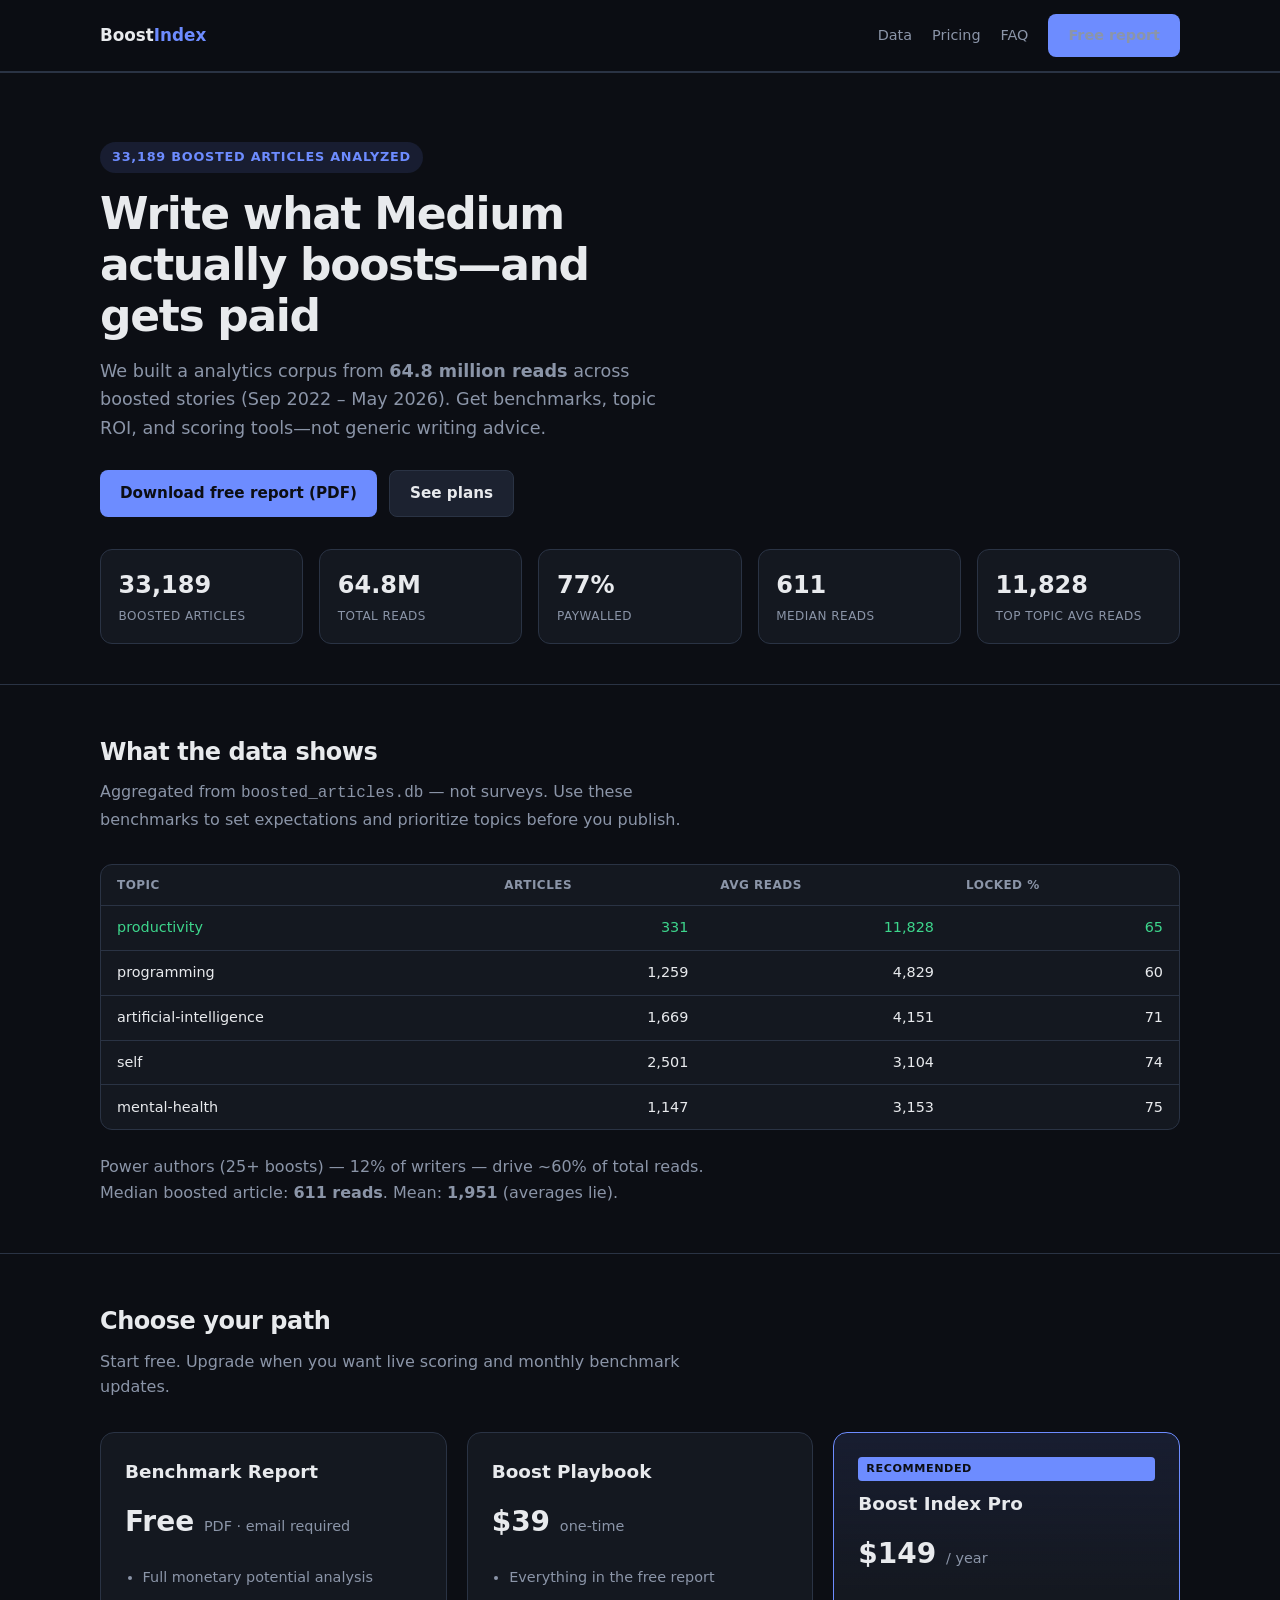
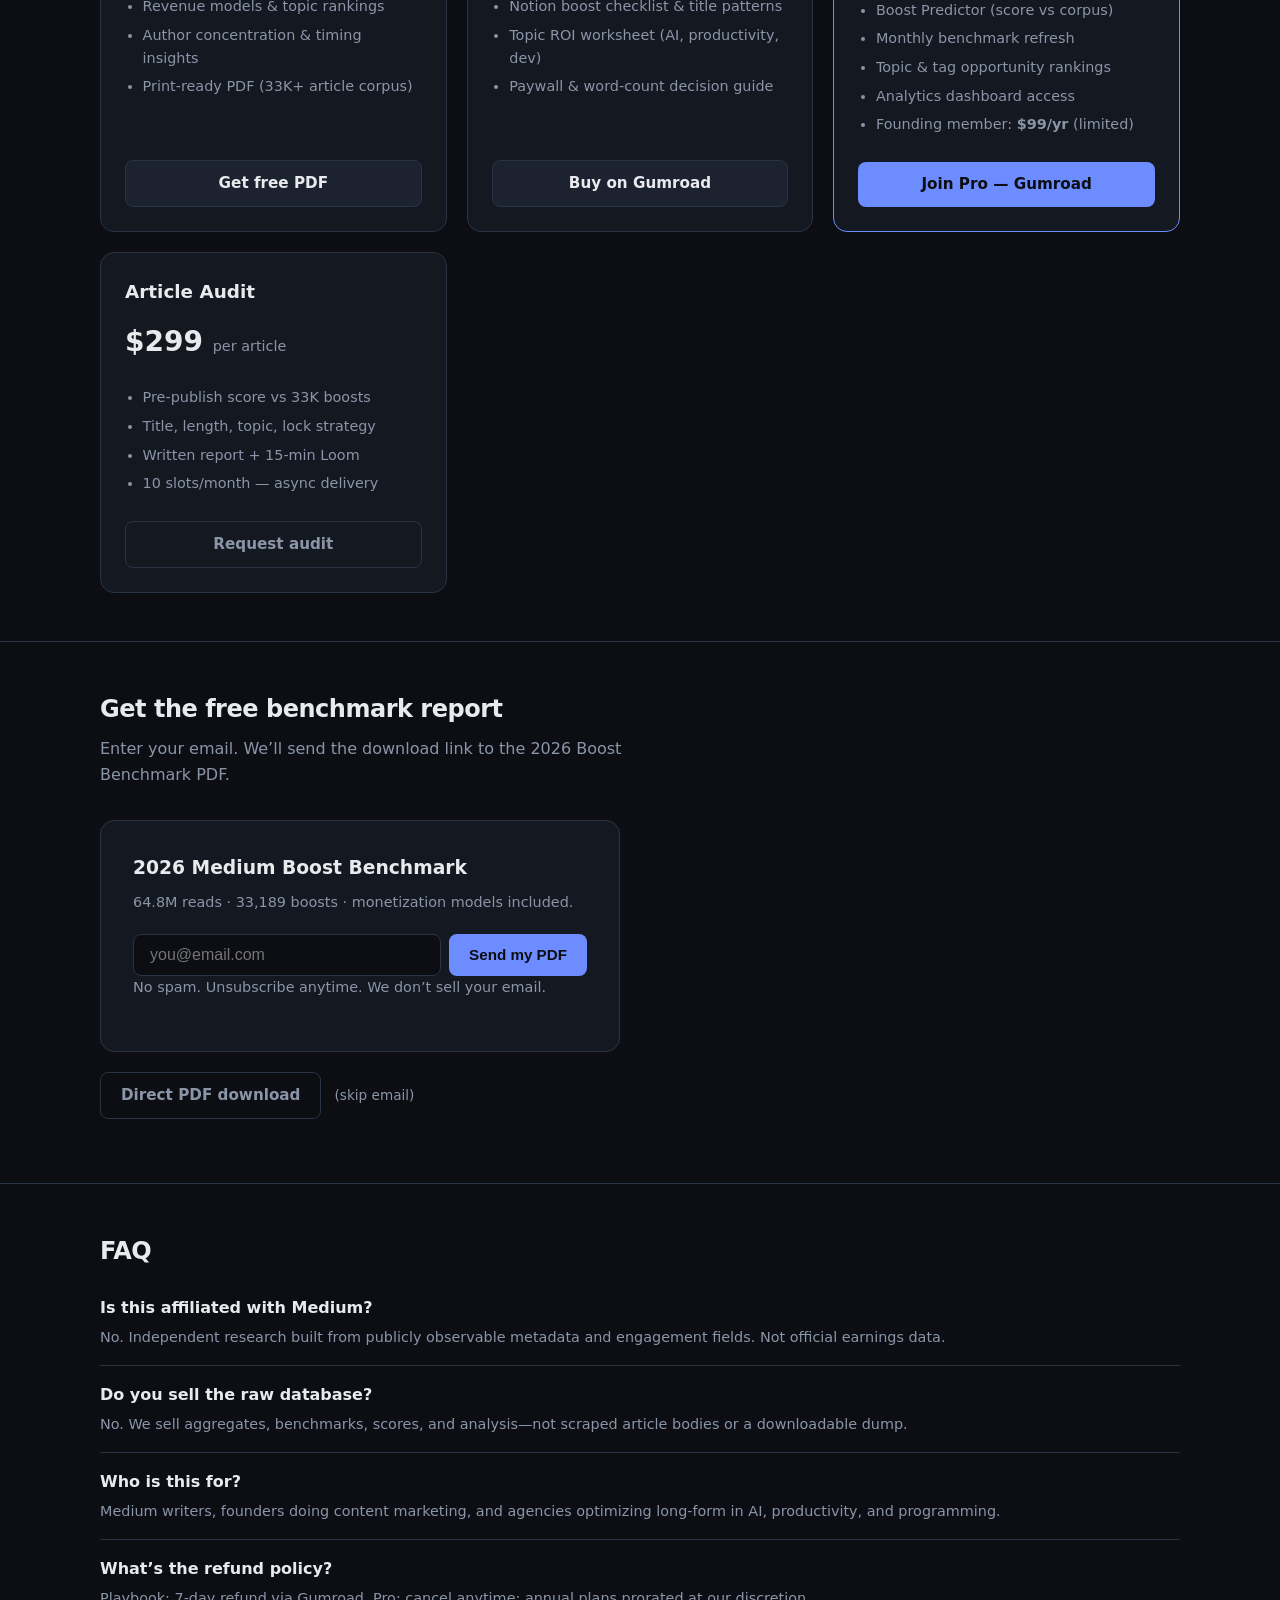
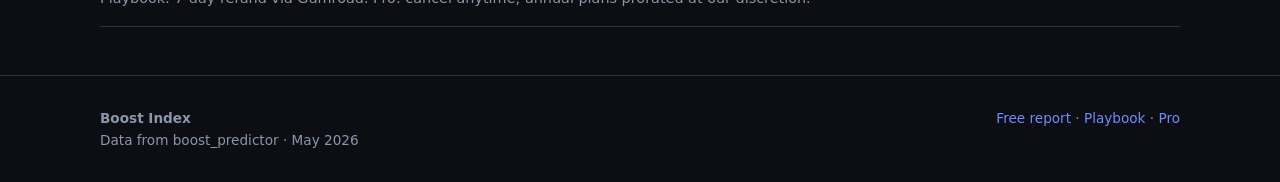
==== landing/index.html @ beb0b266 "feat: add landing site" ====
<!DOCTYPE html>
<html lang="en">
<head>
  <meta charset="UTF-8">
  <meta name="viewport" content="width=device-width, initial-scale=1.0">
  <meta name="description" content="Benchmark report and tools built from 33,189 Medium boosts and 64.8M reads. Know what gets distributed—and what earns.">
  <title>Boost Index — Medium Boost Intelligence</title>
  <link rel="stylesheet" href="styles.css">
  <!--
    CONFIG: Edit landing/config.js before deploy (Gumroad URLs, Formspree endpoint).
  -->
  <script src="config.js" defer></script>
</head>
<body>

  <header class="site-header">
    <div class="container header-inner">
      <a class="logo" href="#">Boost<span>Index</span></a>
      <nav class="nav">
        <a class="hide-mobile" href="#proof">Data</a>
        <a class="hide-mobile" href="#pricing">Pricing</a>
        <a class="hide-mobile" href="#faq">FAQ</a>
        <a href="#lead" class="btn btn-primary">Free report</a>
      </nav>
    </div>
  </header>

  <main>
    <section class="hero">
      <div class="container">
        <p class="config-hint hide-print" id="configBanner" hidden>
          Developer: set <code>FORM_ENDPOINT</code> and Gumroad URLs in <code>landing/config.js</code>.
        </p>

        <p class="eyebrow" id="heroEyebrow">33,189 boosted articles analyzed</p>
        <h1>Write what Medium actually boosts—and gets paid</h1>
        <p class="hero-lead">
          We built a analytics corpus from <strong>64.8 million reads</strong> across boosted stories
          (Sep 2022 – May 2026). Get benchmarks, topic ROI, and scoring tools—not generic writing advice.
        </p>
        <div class="hero-cta">
          <a href="#lead" class="btn btn-primary">Download free report (PDF)</a>
          <a href="#pricing" class="btn btn-secondary">See plans</a>
        </div>

        <!-- BOOST_STATS_ROW:BEGIN -->
        <div class="stats-row">
          <div class="stat-card">
            <div class="val">33,189</div>
            <div class="lbl">Boosted articles</div>
          </div>
          <div class="stat-card">
            <div class="val">64.8M</div>
            <div class="lbl">Total reads</div>
          </div>
          <div class="stat-card">
            <div class="val">77%</div>
            <div class="lbl">Paywalled</div>
          </div>
          <div class="stat-card">
            <div class="val">611</div>
            <div class="lbl">Median reads</div>
          </div>
          <div class="stat-card">
            <div class="val">11,828</div>
            <div class="lbl">Top topic avg reads</div>
          </div>
        </div>
        <!-- BOOST_STATS_ROW:END -->
      </div>
    </section>

    <section id="proof">
      <div class="container">
        <h2 class="section-title">What the data shows</h2>
        <p class="section-sub">
          Aggregated from <code>boosted_articles.db</code> — not surveys. Use these benchmarks to set expectations
          and prioritize topics before you publish.
        </p>

        <div class="table-wrap">
          <table>
            <thead>
              <tr>
                <th>Topic</th>
                <th class="num">Articles</th>
                <th class="num">Avg reads</th>
                <th class="num">Locked %</th>
              </tr>
            </thead>
            <tbody>
              <!-- BOOST_TOPIC_ROWS:BEGIN -->
              <tr class="highlight-row">
                <td>productivity</td>
                <td class="num">331</td>
                <td class="num">11,828</td>
                <td class="num">65</td>
              </tr>
              <tr>
                <td>programming</td>
                <td class="num">1,259</td>
                <td class="num">4,829</td>
                <td class="num">60</td>
              </tr>
              <tr>
                <td>artificial-intelligence</td>
                <td class="num">1,669</td>
                <td class="num">4,151</td>
                <td class="num">71</td>
              </tr>
              <tr>
                <td>self</td>
                <td class="num">2,501</td>
                <td class="num">3,104</td>
                <td class="num">74</td>
              </tr>
              <tr>
                <td>mental-health</td>
                <td class="num">1,147</td>
                <td class="num">3,153</td>
                <td class="num">75</td>
              </tr>
              <!-- BOOST_TOPIC_ROWS:END -->
            </tbody>
          </table>
        </div>

        <p class="section-sub" style="margin-top: 1.5rem; margin-bottom: 0;">
          Power authors (25+ boosts) — 12% of writers — drive ~60% of total reads.
          Median boosted article: <strong>611 reads</strong>. Mean: <strong>1,951</strong> (averages lie).
        </p>
      </div>
    </section>

    <section id="pricing">
      <div class="container">
        <h2 class="section-title">Choose your path</h2>
        <p class="section-sub">Start free. Upgrade when you want live scoring and monthly benchmark updates.</p>

        <div class="cards">
          <article class="card">
            <h3>Benchmark Report</h3>
            <p class="price">Free <small>PDF · email required</small></p>
            <ul>
              <li>Full monetary potential analysis</li>
              <li>Revenue models &amp; topic rankings</li>
              <li>Author concentration &amp; timing insights</li>
              <li>Print-ready PDF (33K+ article corpus)</li>
            </ul>
            <a href="#lead" class="btn btn-secondary">Get free PDF</a>
          </article>

          <article class="card">
            <h3>Boost Playbook</h3>
            <p class="price">$39 <small>one-time</small></p>
            <ul>
              <li>Everything in the free report</li>
              <li>Notion boost checklist &amp; title patterns</li>
              <li>Topic ROI worksheet (AI, productivity, dev)</li>
              <li>Paywall &amp; word-count decision guide</li>
            </ul>
            <a href="#" class="btn btn-secondary" id="linkPlaybook" target="_blank" rel="noopener">Buy on Gumroad</a>
          </article>

          <article class="card featured">
            <span class="badge">Recommended</span>
            <h3>Boost Index Pro</h3>
            <p class="price">$149 <small>/ year</small></p>
            <ul>
              <li>Boost Predictor (score vs corpus)</li>
              <li>Monthly benchmark refresh</li>
              <li>Topic &amp; tag opportunity rankings</li>
              <li>Analytics dashboard access</li>
              <li>Founding member: <strong>$99/yr</strong> (limited)</li>
            </ul>
            <a href="#" class="btn btn-primary" id="linkPro" target="_blank" rel="noopener">Join Pro — Gumroad</a>
          </article>

          <article class="card">
            <h3>Article Audit</h3>
            <p class="price">$299 <small>per article</small></p>
            <ul>
              <li>Pre-publish score vs 33K boosts</li>
              <li>Title, length, topic, lock strategy</li>
              <li>Written report + 15-min Loom</li>
              <li>10 slots/month — async delivery</li>
            </ul>
            <a href="mailto:hello@example.com?subject=Boost%20Audit%20Request" class="btn btn-ghost" id="linkAudit">Request audit</a>
          </article>
        </div>
      </div>
    </section>

    <section id="lead">
      <div class="container">
        <h2 class="section-title">Get the free benchmark report</h2>
        <p class="section-sub">Enter your email. We’ll send the download link to the 2026 Boost Benchmark PDF.</p>

        <form class="lead-form" id="leadForm" action="#" method="POST">
          <h3>2026 Medium Boost Benchmark</h3>
          <p>64.8M reads · 33,189 boosts · monetization models included.</p>
          <div class="form-row">
            <input type="email" name="email" id="email" placeholder="you@email.com" required autocomplete="email">
            <button type="submit" class="btn btn-primary">Send my PDF</button>
          </div>
          <p class="form-note">No spam. Unsubscribe anytime. We don’t sell your email.</p>
          <p class="form-success" id="formSuccess" role="status"></p>
        </form>

        <p style="margin-top: 1.25rem;">
          <a href="assets/report.pdf" class="btn btn-ghost" id="directPdf" download>
            Direct PDF download
          </a>
          <span style="color: var(--muted); font-size: 0.85rem; margin-left: 0.5rem;">(skip email)</span>
        </p>
      </div>
    </section>

    <section id="faq">
      <div class="container">
        <h2 class="section-title">FAQ</h2>

        <div class="faq-item">
          <h4>Is this affiliated with Medium?</h4>
          <p>No. Independent research built from publicly observable metadata and engagement fields. Not official earnings data.</p>
        </div>
        <div class="faq-item">
          <h4>Do you sell the raw database?</h4>
          <p>No. We sell aggregates, benchmarks, scores, and analysis—not scraped article bodies or a downloadable dump.</p>
        </div>
        <div class="faq-item">
          <h4>Who is this for?</h4>
          <p>Medium writers, founders doing content marketing, and agencies optimizing long-form in AI, productivity, and programming.</p>
        </div>
        <div class="faq-item">
          <h4>What’s the refund policy?</h4>
          <p>Playbook: 7-day refund via Gumroad. Pro: cancel anytime; annual plans prorated at our discretion.</p>
        </div>
      </div>
    </section>
  </main>

  <footer class="site-footer">
    <div class="container footer-inner">
      <div>
        <strong>Boost Index</strong><br>
        Data from boost_predictor · May 2026
      </div>
      <div class="hide-print">
        <a href="#lead">Free report</a> ·
        <a href="#" id="linkPlaybookFooter" target="_blank" rel="noopener">Playbook</a> ·
        <a href="#" id="linkProFooter" target="_blank" rel="noopener">Pro</a>
      </div>
    </div>
  </footer>

  <script src="app.js"></script>
</body>
</html>
---- landing/styles.css ----
:root {
  --bg: #0c0e14;
  --surface: #141820;
  --surface2: #1c2230;
  --border: #2a3344;
  --text: #e8eaed;
  --muted: #8b95a8;
  --accent: #6d8cff;
  --accent-dim: rgba(109, 140, 255, 0.12);
  --success: #3dd68c;
  --warning: #e8b84a;
  --max: 1080px;
  --font: 'Segoe UI', system-ui, -apple-system, sans-serif;
}

*,
*::before,
*::after {
  box-sizing: border-box;
}

html {
  scroll-behavior: smooth;
}

body {
  margin: 0;
  font-family: var(--font);
  font-size: 1rem;
  line-height: 1.6;
  color: var(--text);
  background: var(--bg);
}

a {
  color: var(--accent);
  text-decoration: none;
}

a:hover {
  text-decoration: underline;
}

.container {
  width: min(var(--max), 100% - 2rem);
  margin-inline: auto;
}

/* Header */
.site-header {
  position: sticky;
  top: 0;
  z-index: 100;
  border-bottom: 1px solid var(--border);
  background: rgba(12, 14, 20, 0.92);
  backdrop-filter: blur(8px);
}

.header-inner {
  display: flex;
  align-items: center;
  justify-content: space-between;
  padding: 0.85rem 0;
  gap: 1rem;
}

.logo {
  font-weight: 700;
  font-size: 1.05rem;
  color: var(--text);
  text-decoration: none;
}

.logo span {
  color: var(--accent);
}

.nav {
  display: flex;
  gap: 1.25rem;
  align-items: center;
  flex-wrap: wrap;
}

.nav a {
  color: var(--muted);
  font-size: 0.9rem;
  text-decoration: none;
}

.nav a:hover {
  color: var(--text);
}

/* Buttons */
.btn {
  display: inline-flex;
  align-items: center;
  justify-content: center;
  gap: 0.4rem;
  padding: 0.65rem 1.25rem;
  border-radius: 8px;
  font-weight: 600;
  font-size: 0.95rem;
  border: none;
  cursor: pointer;
  text-decoration: none;
  transition: opacity 0.15s, transform 0.15s;
}

.btn:hover {
  text-decoration: none;
  opacity: 0.92;
  transform: translateY(-1px);
}

.btn-primary {
  background: var(--accent);
  color: #0c0e14;
}

.btn-secondary {
  background: var(--surface2);
  color: var(--text);
  border: 1px solid var(--border);
}

.btn-ghost {
  background: transparent;
  color: var(--muted);
  border: 1px solid var(--border);
}

/* Hero */
.hero {
  padding: 3.5rem 0 2.5rem;
}

.eyebrow {
  display: inline-block;
  font-size: 0.8rem;
  font-weight: 600;
  text-transform: uppercase;
  letter-spacing: 0.06em;
  color: var(--accent);
  background: var(--accent-dim);
  padding: 0.35rem 0.75rem;
  border-radius: 999px;
  margin-bottom: 1rem;
}

.hero h1 {
  font-size: clamp(1.85rem, 4vw, 2.75rem);
  line-height: 1.15;
  letter-spacing: -0.03em;
  margin: 0 0 1rem;
  max-width: 18ch;
}

.hero-lead {
  font-size: 1.1rem;
  color: var(--muted);
  max-width: 52ch;
  margin: 0 0 1.75rem;
}

.hero-cta {
  display: flex;
  flex-wrap: wrap;
  gap: 0.75rem;
  margin-bottom: 2rem;
}

.stats-row {
  display: grid;
  grid-template-columns: repeat(auto-fit, minmax(140px, 1fr));
  gap: 1rem;
}

.stat-card {
  background: var(--surface);
  border: 1px solid var(--border);
  border-radius: 12px;
  padding: 1rem 1.1rem;
}

.stat-card .val {
  font-size: 1.5rem;
  font-weight: 700;
  color: var(--text);
}

.stat-card .lbl {
  font-size: 0.75rem;
  color: var(--muted);
  text-transform: uppercase;
  letter-spacing: 0.04em;
  margin-top: 0.2rem;
}

/* Sections */
section {
  padding: 3rem 0;
  border-top: 1px solid var(--border);
}

.section-title {
  font-size: 1.5rem;
  margin: 0 0 0.5rem;
  letter-spacing: -0.02em;
}

.section-sub {
  color: var(--muted);
  margin: 0 0 2rem;
  max-width: 60ch;
}

/* Cards grid */
.cards {
  display: grid;
  grid-template-columns: repeat(auto-fit, minmax(280px, 1fr));
  gap: 1.25rem;
}

.card {
  background: var(--surface);
  border: 1px solid var(--border);
  border-radius: 14px;
  padding: 1.5rem;
  display: flex;
  flex-direction: column;
}

.card.featured {
  border-color: var(--accent);
  background: linear-gradient(180deg, var(--accent-dim) 0%, var(--surface) 40%);
}

.card h3 {
  margin: 0 0 0.35rem;
  font-size: 1.15rem;
}

.card .price {
  font-size: 1.75rem;
  font-weight: 700;
  margin: 0.5rem 0 1rem;
}

.card .price small {
  font-size: 0.9rem;
  font-weight: 400;
  color: var(--muted);
}

.card ul {
  margin: 0 0 1.25rem;
  padding-left: 1.1rem;
  color: var(--muted);
  font-size: 0.9rem;
  flex: 1;
}

.card ul li {
  margin: 0.35rem 0;
}

.card .btn {
  width: 100%;
  margin-top: auto;
}

.badge {
  display: inline-block;
  font-size: 0.7rem;
  font-weight: 600;
  text-transform: uppercase;
  letter-spacing: 0.05em;
  background: var(--accent);
  color: #0c0e14;
  padding: 0.2rem 0.5rem;
  border-radius: 4px;
  margin-bottom: 0.5rem;
}

/* Proof / topics table */
.table-wrap {
  overflow-x: auto;
  border: 1px solid var(--border);
  border-radius: 12px;
  background: var(--surface);
}

table {
  width: 100%;
  border-collapse: collapse;
  font-size: 0.9rem;
}

th,
td {
  padding: 0.65rem 1rem;
  text-align: left;
  border-bottom: 1px solid var(--border);
}

th {
  color: var(--muted);
  font-weight: 600;
  font-size: 0.75rem;
  text-transform: uppercase;
  letter-spacing: 0.04em;
}

td.num {
  text-align: right;
  font-variant-numeric: tabular-nums;
}

tr:last-child td {
  border-bottom: none;
}

.highlight-row td {
  color: var(--success);
}

/* Email form */
.lead-form {
  background: var(--surface);
  border: 1px solid var(--border);
  border-radius: 14px;
  padding: 2rem;
  max-width: 520px;
}

.lead-form h3 {
  margin: 0 0 0.5rem;
}

.lead-form p {
  color: var(--muted);
  font-size: 0.9rem;
  margin: 0 0 1.25rem;
}

.form-row {
  display: flex;
  flex-wrap: wrap;
  gap: 0.5rem;
}

.form-row input[type='email'] {
  flex: 1 1 200px;
  min-width: 0;
  padding: 0.7rem 1rem;
  border-radius: 8px;
  border: 1px solid var(--border);
  background: var(--bg);
  color: var(--text);
  font-size: 1rem;
}

.form-row input:focus {
  outline: 2px solid var(--accent);
  outline-offset: 0;
}

.form-note {
  font-size: 0.75rem;
  color: var(--muted);
  margin-top: 0.75rem;
}

.form-success {
  display: none;
  color: var(--success);
  font-weight: 600;
  margin-top: 1rem;
}

.form-success.visible {
  display: block;
}

/* FAQ */
.faq-item {
  border-bottom: 1px solid var(--border);
  padding: 1rem 0;
}

.faq-item h4 {
  margin: 0 0 0.35rem;
  font-size: 1rem;
}

.faq-item p {
  margin: 0;
  color: var(--muted);
  font-size: 0.9rem;
}

/* Footer */
.site-footer {
  padding: 2rem 0;
  border-top: 1px solid var(--border);
  color: var(--muted);
  font-size: 0.85rem;
}

.footer-inner {
  display: flex;
  flex-wrap: wrap;
  justify-content: space-between;
  gap: 1rem;
}

/* Config banner (dev) */
.config-hint {
  background: var(--surface2);
  border: 1px dashed var(--border);
  border-radius: 8px;
  padding: 0.75rem 1rem;
  font-size: 0.8rem;
  color: var(--muted);
  margin-bottom: 2rem;
}

.config-hint code {
  color: var(--warning);
  font-size: 0.85em;
}

@media (max-width: 640px) {
  .nav .hide-mobile {
    display: none;
  }

  .hero {
    padding-top: 2rem;
  }
}

@media print {
  .site-header,
  .config-hint,
  .lead-form,
  .site-footer .hide-print {
    display: none;
  }
}
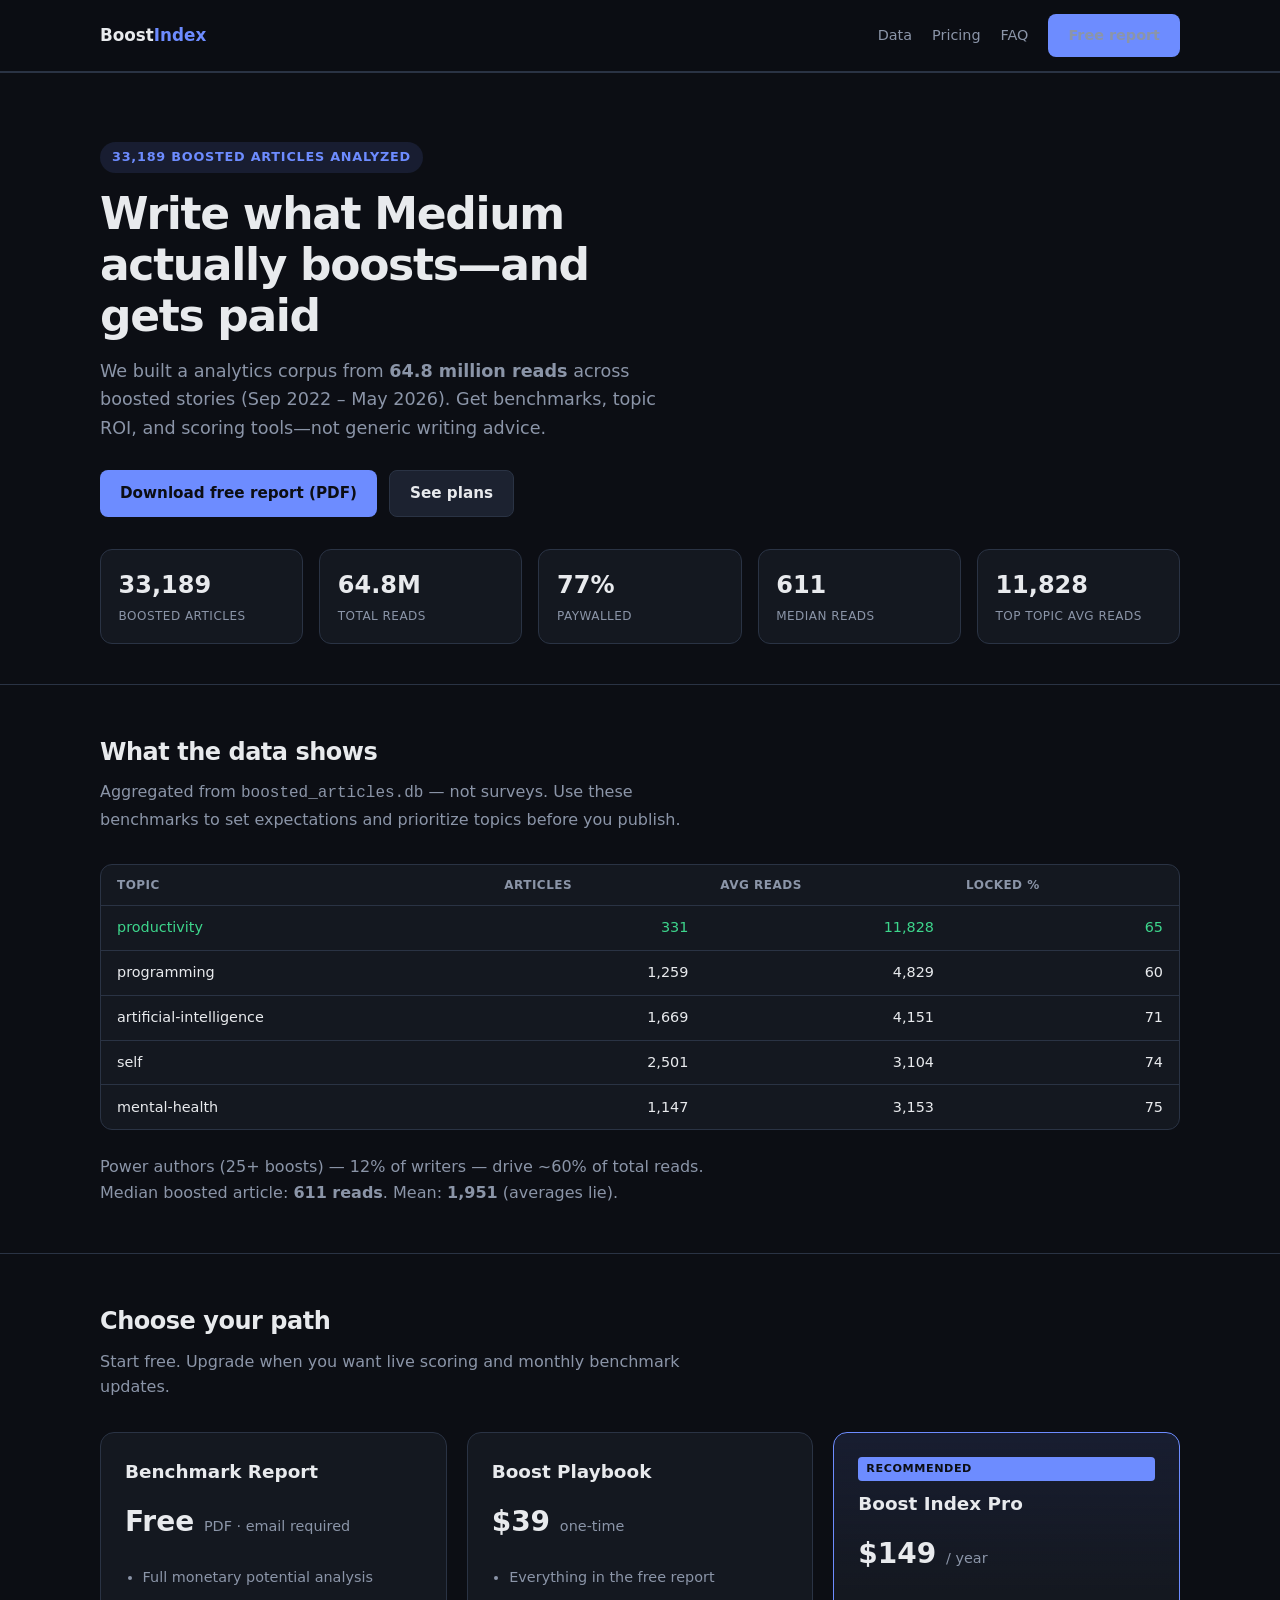
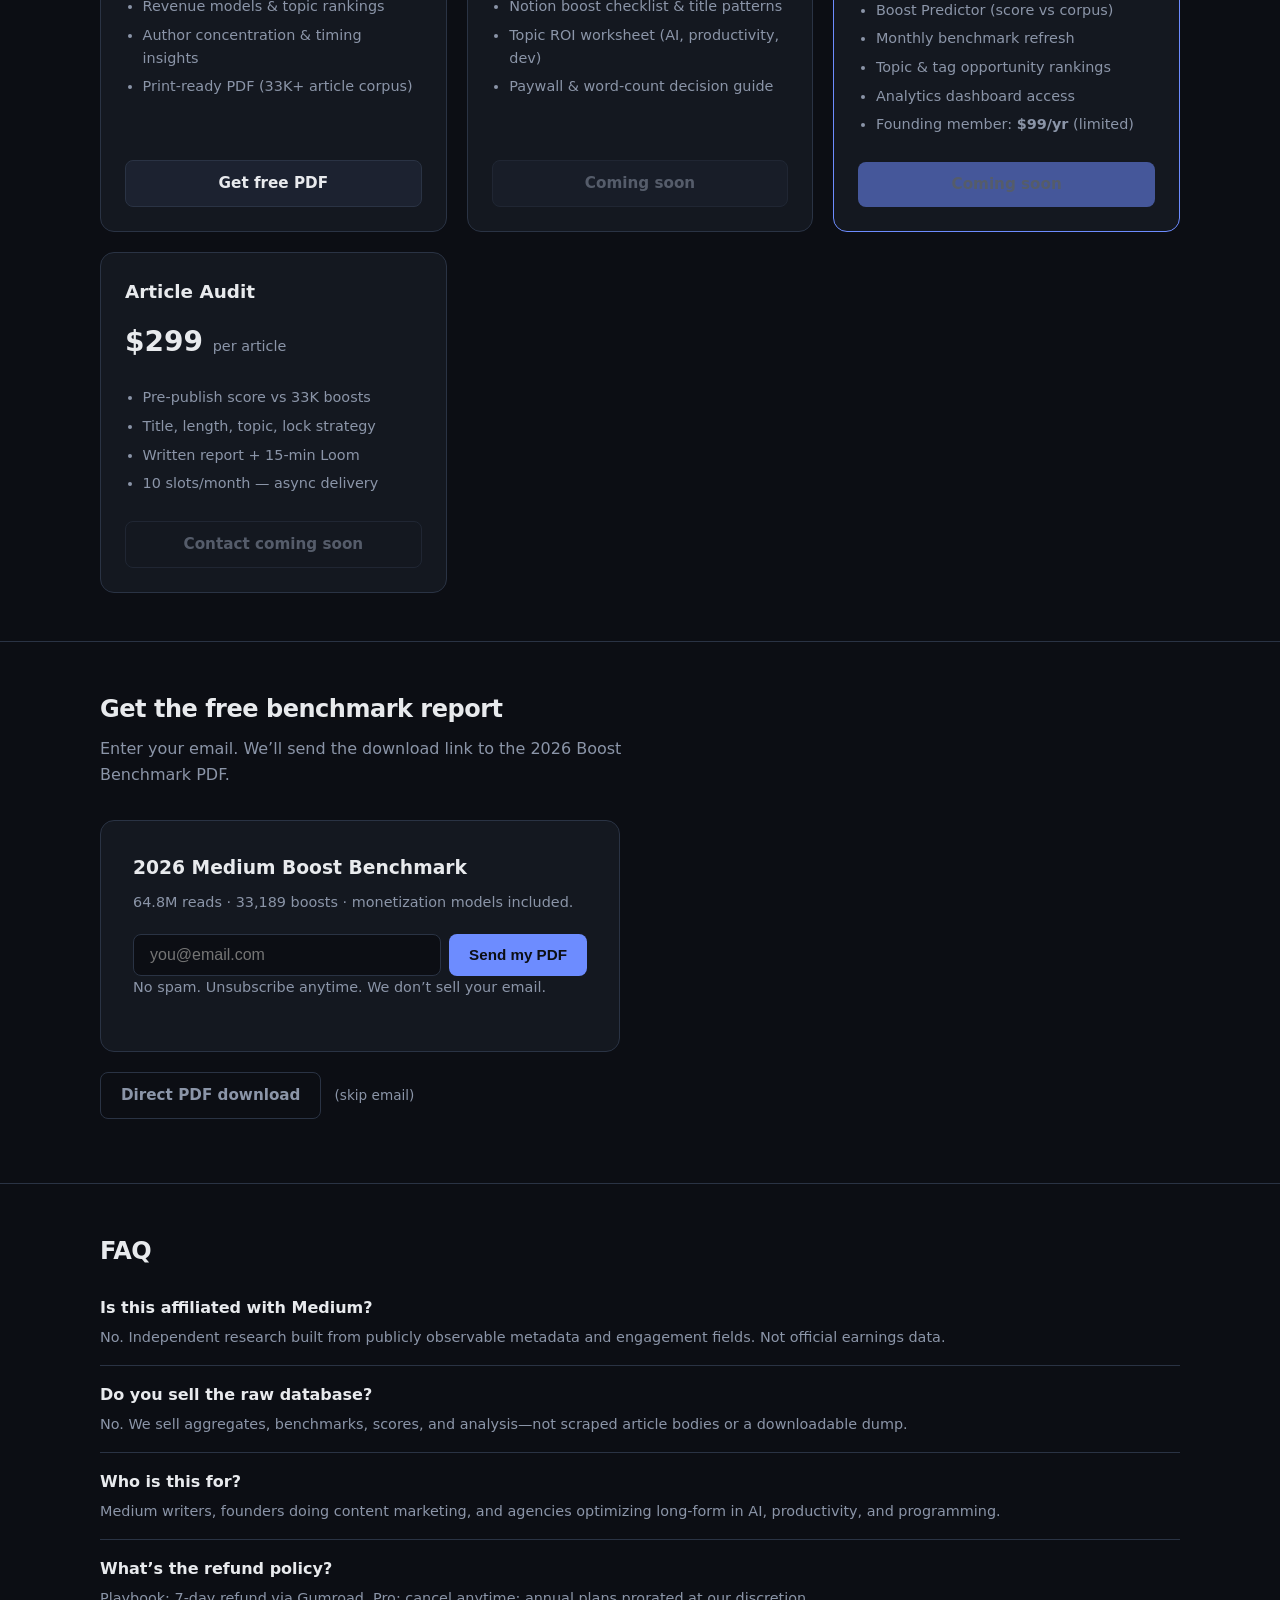
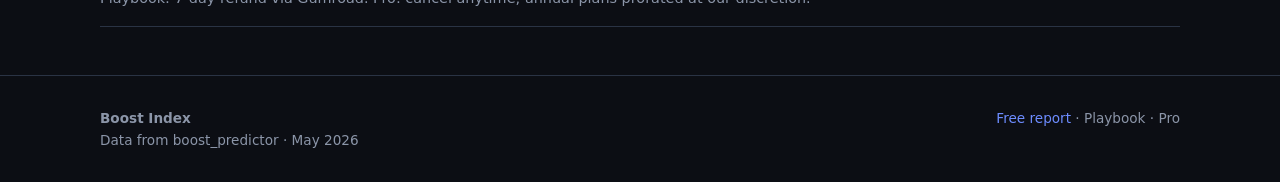
==== commit be13ba2a: "fix: bust landing asset cache" ====
--- a/landing/index.html
+++ b/landing/index.html
@@ -5,11 +5,11 @@
   <meta name="viewport" content="width=device-width, initial-scale=1.0">
   <meta name="description" content="Benchmark report and tools built from 33,189 Medium boosts and 64.8M reads. Know what gets distributed—and what earns.">
   <title>Boost Index — Medium Boost Intelligence</title>
-  <link rel="stylesheet" href="styles.css">
+  <link rel="stylesheet" href="styles.css?v=20260525">
   <!--
     CONFIG: Edit landing/config.js before deploy (Gumroad URLs, Formspree endpoint).
   -->
-  <script src="config.js" defer></script>
+  <script src="config.js?v=20260525" defer></script>
 </head>
 <body>
 
@@ -254,6 +254,6 @@
     </div>
   </footer>
 
-  <script src="app.js"></script>
+  <script src="app.js?v=20260525"></script>
 </body>
 </html>
--- a/landing/styles.css
+++ b/landing/styles.css
@@ -114,6 +114,27 @@
   transform: translateY(-1px);
 }
 
+.btn.is-disabled,
+.btn[aria-disabled='true'] {
+  opacity: 0.55;
+  cursor: not-allowed;
+  pointer-events: none;
+  transform: none;
+}
+
+.btn.is-disabled:hover,
+.btn[aria-disabled='true']:hover {
+  opacity: 0.55;
+  transform: none;
+}
+
+a.is-disabled,
+a[aria-disabled='true'] {
+  color: var(--muted);
+  pointer-events: none;
+  text-decoration: none;
+}
+
 .btn-primary {
   background: var(--accent);
   color: #0c0e14;
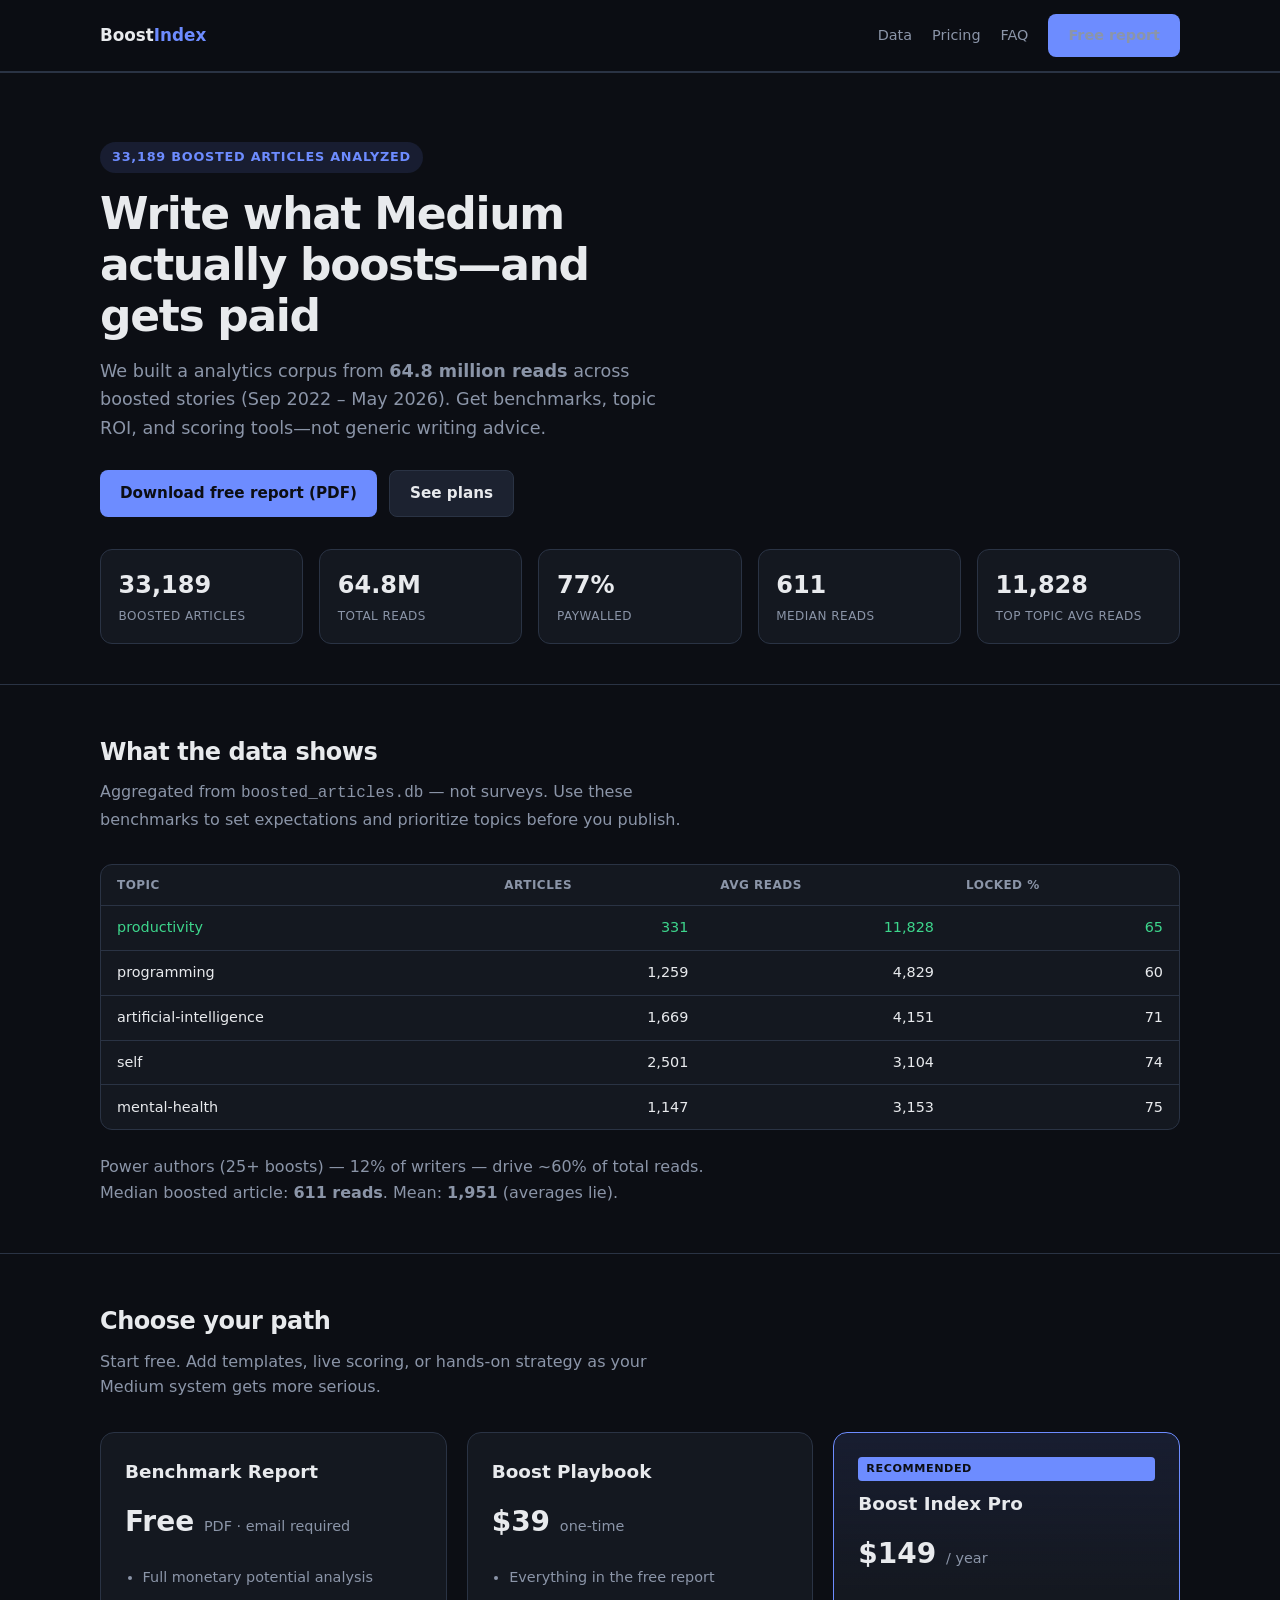
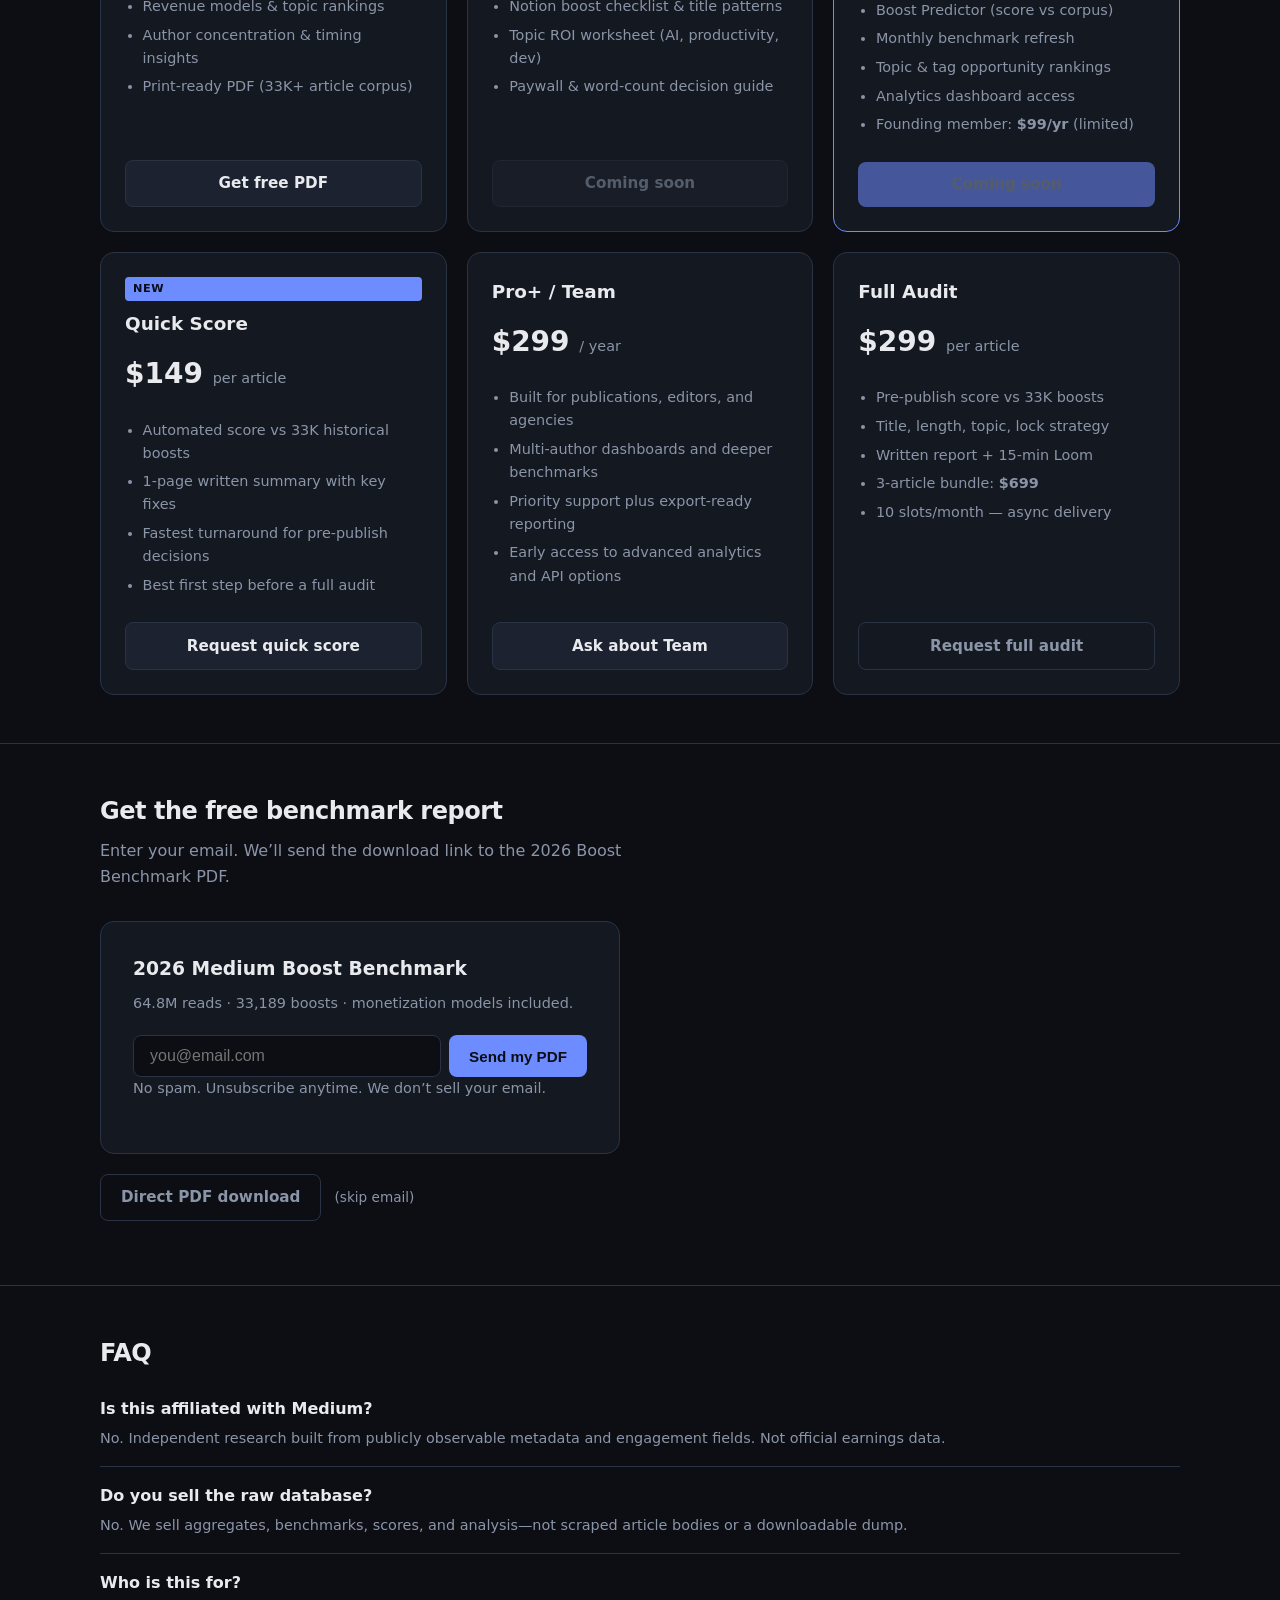
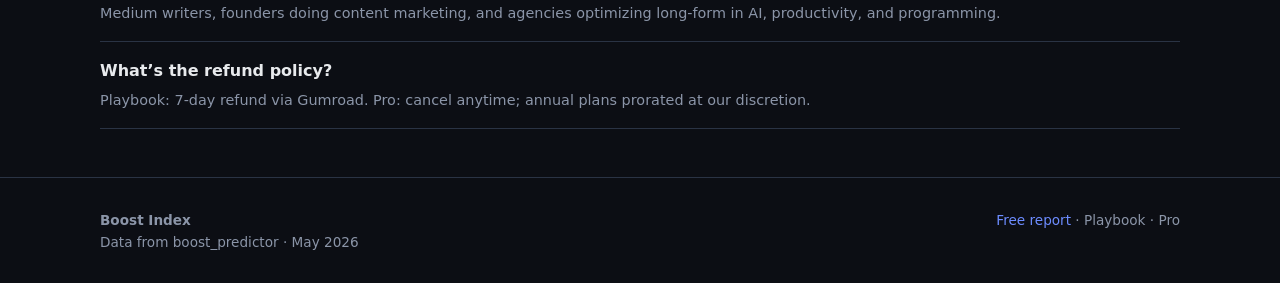
==== commit 673aec29: "feat: update landing pricing tiers" ====
--- a/landing/index.html
+++ b/landing/index.html
@@ -135,7 +135,7 @@
     <section id="pricing">
       <div class="container">
         <h2 class="section-title">Choose your path</h2>
-        <p class="section-sub">Start free. Upgrade when you want live scoring and monthly benchmark updates.</p>
+        <p class="section-sub">Start free. Add templates, live scoring, or hands-on strategy as your Medium system gets more serious.</p>
 
         <div class="cards">
           <article class="card">
@@ -177,15 +177,41 @@
           </article>
 
           <article class="card">
-            <h3>Article Audit</h3>
+            <span class="badge">New</span>
+            <h3>Quick Score</h3>
+            <p class="price">$149 <small>per article</small></p>
+            <ul>
+              <li>Automated score vs 33K historical boosts</li>
+              <li>1-page written summary with key fixes</li>
+              <li>Fastest turnaround for pre-publish decisions</li>
+              <li>Best first step before a full audit</li>
+            </ul>
+            <a href="mailto:hello@boosts.ninja?subject=Quick%20Score%20Request" class="btn btn-secondary">Request quick score</a>
+          </article>
+
+          <article class="card">
+            <h3>Pro+ / Team</h3>
+            <p class="price">$299 <small>/ year</small></p>
+            <ul>
+              <li>Built for publications, editors, and agencies</li>
+              <li>Multi-author dashboards and deeper benchmarks</li>
+              <li>Priority support plus export-ready reporting</li>
+              <li>Early access to advanced analytics and API options</li>
+            </ul>
+            <a href="mailto:hello@boosts.ninja?subject=Boost%20Index%20Team%20Inquiry" class="btn btn-secondary">Ask about Team</a>
+          </article>
+
+          <article class="card">
+            <h3>Full Audit</h3>
             <p class="price">$299 <small>per article</small></p>
             <ul>
               <li>Pre-publish score vs 33K boosts</li>
               <li>Title, length, topic, lock strategy</li>
               <li>Written report + 15-min Loom</li>
+              <li>3-article bundle: <strong>$699</strong></li>
               <li>10 slots/month — async delivery</li>
             </ul>
-            <a href="mailto:hello@example.com?subject=Boost%20Audit%20Request" class="btn btn-ghost" id="linkAudit">Request audit</a>
+            <a href="mailto:hello@boosts.ninja?subject=Full%20Audit%20Request" class="btn btn-ghost">Request full audit</a>
           </article>
         </div>
       </div>
